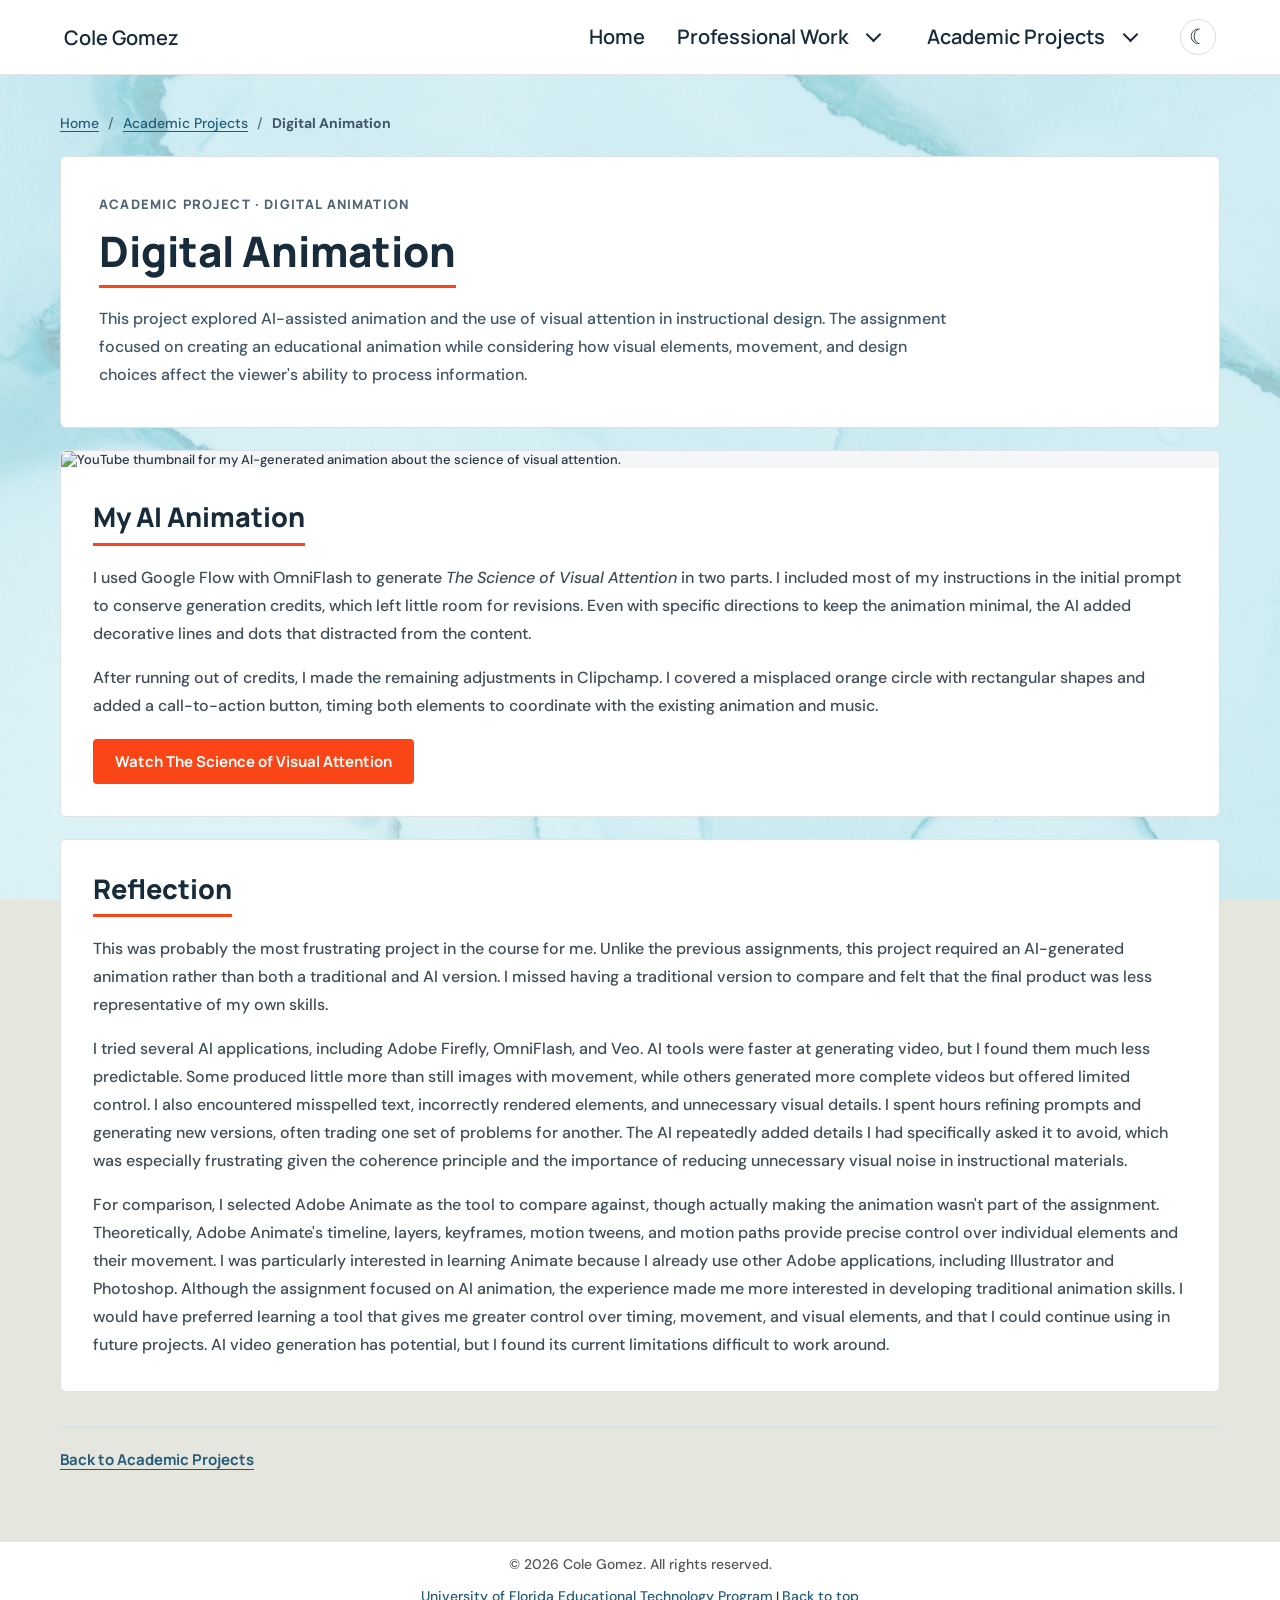
==== projects/digital-animation.html @ 59d448f0 "Add files via upload" ====
<!DOCTYPE html>
<html lang="en">
<head>
    <meta charset="utf-8" />
    <meta name="viewport" content="width=device-width, initial-scale=1.0" />
    <meta name="description" content="A digital animation project exploring the science of visual attention through AI-generated animation and manual editing." />
    <title>Digital Animation | Cole Gomez</title>
    <link href="https://fonts.googleapis.com/css2?family=DM+Sans:wght@400;500;600;700&amp;family=Manrope:wght@400;500;600;700;800&amp;display=swap" rel="stylesheet" type="text/css" />
    <link href="../style.css" rel="stylesheet" type="text/css" media="screen" />
</head>

<body>
    <a href="#main-content" class="skip-link">Skip to main content</a>

    <div id="wrapper">
        <nav id="menu-wrapper" aria-label="Main navigation">
            <div id="menu" class="container">
                <div id="site-brand">
                    <a href="../index.html">Cole Gomez</a>
                </div>

                <div id="nav-controls">
                    <ul id="primary-navigation">
                        <li><a class="nav-link" href="../index.html">Home</a></li>

                        <li class="nav-item has-dropdown">
                            <div class="nav-link-group">
                                <a class="nav-link" href="../professional-work.html">Professional Work</a>
                                <button class="dropdown-toggle" type="button"
                                    aria-label="Show Professional Work project links"
                                    data-menu-label="Professional Work project links"
                                    aria-expanded="false" aria-controls="professional-work-menu">
                                    <span class="dropdown-chevron" aria-hidden="true"></span>
                                </button>
                            </div>
                            <ul class="dropdown-menu" id="professional-work-menu" hidden="hidden">
                                <li><a href="qpsi-website.html">QPSi Website</a></li>
                                <li><a href="qpsi-knowledgebase.html">QPSi Knowledgebase</a></li>
                                <li><a href="uf-office-of-real-estate.html">UF Office of Real Estate</a></li>
                                <li><a href="conneqtor-qms.html">ConneQtor QMS</a></li>
                            </ul>
                        </li>

                        <li class="nav-item has-dropdown">
                            <div class="nav-link-group">
                                <a class="nav-link" href="../academic-projects.html">Academic Projects</a>
                                <button class="dropdown-toggle" type="button"
                                    aria-label="Show Academic Projects project links"
                                    data-menu-label="Academic Projects project links"
                                    aria-expanded="false" aria-controls="academic-projects-menu">
                                    <span class="dropdown-chevron" aria-hidden="true"></span>
                                </button>
                            </div>
                            <ul class="dropdown-menu" id="academic-projects-menu" hidden="hidden">
                                <li><a href="crafting-visuals.html">Crafting Visuals</a></li>
                                <li><a href="website-accessibility-quiz.html">Website Accessibility Quiz</a></li>
                                <li><a href="pour-drag-and-drop.html">POUR Drag-and-Drop Activity</a></li>
                                <li><a href="e-portfolio-template.html">E-Portfolio Template</a></li>
                                <li><a href="educational-video.html">Educational Video</a></li>
                                <li><a href="digital-animation.html" aria-current="page">Digital Animation</a></li>
                                <li><a href="screencast.html">Screencast</a></li></ul>
                        </li>
                    </ul>

                    <button id="theme-toggle" type="button" aria-label="Switch to dark mode" aria-pressed="false">
                        <span aria-hidden="true">☾</span>
                    </button>
                </div>
            </div>
        </nav>

        <main id="main-content" class="project-page block-template-page digital-animation-page" tabindex="-1">
            <nav class="project-breadcrumbs" aria-label="Breadcrumb">
                <a href="../index.html">Home</a>
                <span aria-hidden="true">/</span>
                <a href="../academic-projects.html">Academic Projects</a>
                <span aria-hidden="true">/</span>
                <span aria-current="page">Digital Animation</span>
            </nav>

            <header class="block-template-intro">
                <p class="project-category">Academic Project · Digital Animation</p>
                <h1>Digital Animation</h1>
                <p>This project explored AI-assisted animation and the use of visual attention in instructional design. The assignment focused on creating an educational animation while considering how visual elements, movement, and design choices affect the viewer's ability to process information.</p>            
            </header>

            <div class="block-template-sections digital-animation-sections">
                <section class="content-block image-block" aria-labelledby="animation-video-title">
                    <figure class="image-block-media">
                        <img src="../images/ai-animation-thumbnail.png"
                             alt="YouTube thumbnail for my AI-generated animation about the science of visual attention."
                             loading="lazy" />
                        <!-- <figcaption>AI-generated animation · Created with Google Flow and OmniFlash, with final edits in Clipchamp</figcaption> -->
                    </figure>
                    <div class="image-block-copy">
                        <h2 class="has-title-underline">My AI Animation</h2>
                        <p>I used Google Flow with OmniFlash to generate <em>The Science of Visual Attention</em> in two parts. I included most of my instructions in the initial prompt to conserve generation credits, which left little room for revisions. Even with specific directions to keep the animation minimal, the AI added decorative lines and dots that distracted from the content.</p>
                        <p>After running out of credits, I made the remaining adjustments in Clipchamp. I covered a misplaced orange circle with rectangular shapes and added a call-to-action button, timing both elements to coordinate with the existing animation and music.</p>
                        <a class="content-button" href="https://youtu.be/x7XEpPc7ybM" target="_blank" rel="noopener noreferrer">Watch The Science of Visual Attention</a>
                   </div>
                </section>

                <section class="content-block basic-block" aria-labelledby="platform-comparison-title">
                    <h2 class="has-title-underline">Reflection</h2>
                        <p>This was probably the most frustrating project in the course for me. Unlike the previous assignments, this project required an AI-generated animation rather than both a traditional and AI version. I missed having a traditional version to compare and felt that the final product was less representative of my own skills.</p>
                        <p>I tried several AI applications, including Adobe Firefly, OmniFlash, and Veo. AI tools were faster at generating video, but I found them much less predictable. Some produced little more than still images with movement, while others generated more complete videos but offered limited control. I also encountered misspelled text, incorrectly rendered elements, and unnecessary visual details. I spent hours refining prompts and generating new versions, often trading one set of problems for another. The AI repeatedly added details I had specifically asked it to avoid, which was especially frustrating given the coherence principle and the importance of reducing unnecessary visual noise in instructional materials.</p>
                        <p>For comparison, I selected Adobe Animate as the tool to compare against, though actually making the animation wasn't part of the assignment. Theoretically, Adobe Animate's timeline, layers, keyframes, motion tweens, and motion paths provide precise control over individual elements and their movement. I was particularly interested in learning Animate because I already use other Adobe applications, including Illustrator and Photoshop. Although the assignment focused on AI animation, the experience made me more interested in developing traditional animation skills. I would have preferred learning a tool that gives me greater control over timing, movement, and visual elements, and that I could continue using in future projects. AI video generation has potential, but I found its current limitations difficult to work around.</p>
                </section>
            </div>

            <nav class="project-navigation" aria-label="Project navigation">
                <a href="../academic-projects.html">Back to Academic Projects</a>
            </nav>
        </main>
       
    </div>

    <footer id="footer">
        <p>&copy; 2026 Cole Gomez. All rights reserved.</p>
        <a href="https://education.ufl.edu/educational-technology/" target="_blank" rel="noopener noreferrer">University of Florida Educational Technology Program</a>
        <span aria-hidden="true"> | </span>
        <a href="#main-content">Back to top</a>
    </footer>

    <script src="../script.js"></script>
</body>
</html>
---- style.css ----
/* ==================================================
   Base Styles
   ================================================== */

body {
    margin: 0;
    padding: 0;
    background: #E5E6DD;
    font-family: 'DM Sans', sans-serif;
    font-size: 13px;
    color: #263746;
    font-weight: 500;
}

h1,
h2,
h3 {
    margin: 0;
    padding: 0;
    font-family: 'Manrope', sans-serif;
    text-transform: uppercase;
    font-weight: 500;
    color: #172B3A;
}

h1 {
    font-size: 2em;
}

h2 {
    font-size: 2.8em;
}

h3 {
    font-size: 1.6em;
}

p,
ul,
ol {
    margin-top: 0;
    line-height: 180%;
}

a {
    color: #5BA689;
    text-decoration: none;
}

#wrapper {
    overflow: hidden;
    background-image:
        linear-gradient(
            rgba(255, 255, 255, 0.60),
            rgba(255, 255, 255, 0.60)
        ),
        url("images/watercolor.jpeg");
    background-size: cover;
    background-position: center top;
    background-repeat: no-repeat;
    background-attachment: fixed;
}

.container {
    width: 1200px;
    margin: 0 auto;
}


/* ==================================================
   Skip Navigation
   ================================================== */

.skip-link {
    position: absolute;
    top: -100px;
    left: 10px;
    padding: 12px 18px;
    background: #172B3A;
    color: #FFFFFF;
    z-index: 1000;
}

.skip-link:focus {
    top: 10px;
    outline: 3px solid #FA4616;
}


/* ==================================================
   Navigation
   ================================================== */

#menu-wrapper {
    position: relative;
    z-index: 20;
    width: 100%;
    background: #FFFFFF;
    border-bottom: 1px solid #E5E5E5;
    padding: 15px 0;
}

#menu {
    display: flex;
    align-items: center;
    justify-content: space-between;
    gap: 15px;
    width: 90%;
    max-width: 1200px;
    margin: 0 auto;
}

#site-brand {
    flex-shrink: 0;
}

#nav-controls {
    display: flex;
    align-items: center;
    gap: 28px;
}

#primary-navigation {
    display: flex;
    align-items: center;
    gap: clamp(18px, 2.5vw, 38px);
    list-style: none;
    margin: 0;
    padding: 0;
}

#primary-navigation > li {
    display: block;
    position: relative;
}

#menu a {
    font-family: 'Manrope', sans-serif;
    text-decoration: none;
    font-size: 20px;
    color: #172B3A;
    font-weight: 600;
}

#menu .nav-link {
    display: inline-flex;
    align-items: center;
    min-height: 44px;
    white-space: nowrap;
}

#menu .nav-link:hover {
    color: #172B3A;
    text-decoration: none;
}

body.dark-mode #menu .nav-link:hover {
    color: #FA4616;
}

.nav-link-group {
    display: flex;
    align-items: center;
    gap: 3px;
}

#menu .dropdown-toggle {
    display: inline-flex;
    flex: 0 0 44px;
    align-items: center;
    justify-content: center;
    width: 44px;
    height: 44px;
    padding: 0;
    color: #172B3A;
    background: transparent;
    border: 0;
    border-radius: 4px;
    cursor: pointer;
}

#menu .dropdown-toggle:hover {
    background: #EAF0F3;
}

.dropdown-chevron {
    display: block;
    width: 9px;
    height: 9px;
    margin-top: -5px;
    border-right: 2px solid currentColor;
    border-bottom: 2px solid currentColor;
    transform: rotate(45deg);
    transition: transform 0.2s ease, margin 0.2s ease;
}

#menu .dropdown-toggle[aria-expanded="true"] .dropdown-chevron {
    margin-top: 5px;
    transform: rotate(225deg);
}

#menu .dropdown-menu {
    position: absolute;
    top: calc(100% + 8px);
    left: 0;
    z-index: 30;
    display: flex;
    flex-direction: column;
    gap: 0;
    min-width: 270px;
    margin: 0;
    padding: 8px 0;
    list-style: none;
    background: #FFFFFF;
    border: 1px solid #D5DDE2;
    border-radius: 6px;
    box-shadow: 0 8px 20px rgba(23, 43, 58, 0.16);
}

#menu .dropdown-menu[hidden] {
    display: none;
}

#menu .dropdown-menu li {
    display: block;
    width: 100%;
}

#menu .dropdown-menu a {
    display: block;
    padding: 10px 16px;
    font-size: 16px;
    font-weight: 500;
    line-height: 1.4;
    white-space: normal;
    color: #172B3A;
}

#menu .dropdown-menu a:hover {
    color: #172B3A;
    background: #EAF0F3;
    text-decoration: none;
}

#menu a:focus-visible,
#menu .dropdown-toggle:focus-visible,
#theme-toggle:focus-visible {
    outline: 3px solid #FA4616;
    outline-offset: 3px;
}

/* Responsive Navigation */

@media screen and (max-width: 900px) {
    #menu {
        flex-wrap: wrap;
        justify-content: center;
    }

    #nav-controls {
        flex-wrap: wrap;
        justify-content: center;
    }
}

@media screen and (max-width: 720px) {
    #menu {
        flex-direction: column;
        gap: 15px;
    }

    #nav-controls {
        flex-direction: column;
        width: 100%;
        gap: 10px;
    }

    #primary-navigation {
        flex-direction: column;
        align-items: stretch;
        width: 100%;
        gap: 4px;
    }

    #primary-navigation > li {
        width: min(100%, 420px);
        margin: 0 auto;
    }

    #menu .nav-link,
    .nav-link-group {
        width: 100%;
    }

    #menu .nav-link {
        flex: 1;
        justify-content: center;
    }

    #menu .dropdown-menu {
        position: static;
        width: 100%;
        min-width: 0;
        max-width: 420px;
        margin: 4px auto 8px;
        box-shadow: none;
    }
}

@media (prefers-reduced-motion: reduce) {
    .dropdown-chevron {
        transition: none;
    }
}


/* ==================================================
   Profile Introduction
   ================================================== */

#profile {
    display: flex;
    align-items: flex-start;
    gap: 60px;
    width: 90%;
    max-width: 1100px;
    margin: 60px auto;
}

#profile-sidebar {
    flex: 0 0 220px;
    text-align: center;
}

#profile-photo img {
    display: block;
    width: 180px;
    height: 180px;
    margin: 0 auto 20px auto;
    border-radius: 50%;
    object-fit: cover;
}

#profile-info h1 {
    margin-bottom: 10px;
    font-size: 28px;
    color: #172B3A;
}

#profile-info h2 {
    font-family: 'Manrope', sans-serif;
    font-size: 15px;
    font-weight: 600;
    line-height: 1.8;
    color: #426477;
    text-align: center;
    margin-top: 8px;
}

#about {
    flex: 1;
    margin-top: 10px;
}

#about h2 {
    margin-bottom: 15px;
    font-size: 26px;
    color: #172B3A;
}

#about p {
    font-size: 16px;
    line-height: 1.8;
    color: #444444;
}

#about .button {
    display: inline-block;
    margin-top: 15px;
    padding: 12px 22px;
    background: #FA4616;
    color: #FFFFFF;
    text-decoration: none;
    border-radius: 4px;
    font-weight: 700;
}

#about .button:hover {
    background: #D93A10;
}

#about .button:focus-visible {
    outline: 3px solid #172B3A;
    outline-offset: 3px;
}

/* Responsive Profile */

@media screen and (max-width: 650px) {
    #profile {
        flex-direction: column;
        align-items: center;
        gap: 35px;
    }

    #profile-sidebar {
        flex-basis: auto;
        width: 100%;
    }

    #about {
        width: 100%;
    }
}


/* ==================================================
   Education and Interests
   ================================================== */

#details {
    display: flex;
    gap: 60px;
    width: 90%;
    max-width: 1100px;
    margin: 60px auto;
}

.detail-column {
    flex: 1;
    min-width: 0;
}

.detail-column h2 {
    font-size: 24px;
    color: #172B3A;
    margin-top: 0;
    margin-bottom: 20px;
    padding-bottom: 10px;
    border-bottom: 2px solid #FA4616;
}

.detail-item {
    margin-bottom: 25px;
}

.detail-item h3,
.interest-subcolumn h3 {
    font-size: 18px;
    margin-top: 0;
    margin-bottom: 8px;
    color: #172B3A;
}

.detail-item p,
.detail-column li {
    font-size: 15px;
    line-height: 1.7;
    color: #172B3A;
}

.detail-item p {
    margin-top: 0;
    margin-bottom: 4px;
}

.detail-column ul {
    padding-left: 20px;
    margin-top: 0;
}

.interest-columns {
    display: flex;
    gap: 25px;
    align-items: flex-start;
}

.interest-subcolumn {
    flex: 1;
    min-width: 0;
}

.interest-subcolumn ul {
    padding-left: 18px;
    margin-top: 0;
}

.interest-subcolumn li {
    margin-bottom: 5px;
}

/* Responsive Education and Interests */

@media screen and (max-width: 600px) {
    #details {
        flex-direction: column;
        gap: 35px;
    }

    .interest-columns {
        gap: 20px;
    }
}


/* ==================================================
   Projects
   ================================================== */

#projects {
    width: 90%;
    max-width: 1100px;
    margin: 80px auto;
}

#projects > h2 {
    font-size: 28px;
    color: #172B3A;
    margin-bottom: 30px;
    padding-bottom: 10px;
    border-bottom: 2px solid #FA4616;
}

#project-grid {
    display: grid;
    grid-template-columns: repeat(3, 1fr);
    gap: 30px;
}

.project-card {
    overflow: hidden;
    background: #FFFFFF;
    border: 1px solid #E5E5E5;
    border-radius: 6px;
    padding-bottom: 20px;
    min-height: 180px;
    box-sizing: border-box;
}

.project-card img {
    display: block;
    width: 100%;
    height: 190px;
    object-fit: cover;
}

.project-card h3,
.project-card p,
.project-card > a:last-child {
    margin-left: 18px;
    margin-right: 18px;
}

.project-card h3 {
    margin-top: 18px;
    margin-bottom: 8px;
    font-size: 19px;
    color: #172B3A;
}

.project-card p {
    font-size: 14px;
    line-height: 1.6;
    color: #555555;
}

.project-card > a:last-child {
    display: inline-block;
    margin-top: 8px;
    color: #D93A10;
    font-weight: 700;
    text-decoration: none;
}

.project-card a:hover {
    text-decoration: underline;
}

.project-card a:focus-visible {
    outline: 3px solid #FA4616;
    outline-offset: 3px;
}

/* Responsive Project Grid */

@media screen and (max-width: 850px) {
    #project-grid {
        grid-template-columns: repeat(2, 1fr);
    }
}

@media screen and (max-width: 550px) {
    #project-grid {
        grid-template-columns: 1fr;
    }
}


/* ==================================================
   Contact
   ================================================== */

#contact {
    width: 90%;
    max-width: 1100px;
    margin: 80px auto;
    padding: 30px;
    background: #FFFFFF;
    border-radius: 6px;
    text-align: center;
    box-sizing: border-box;
}

#contact h2 {
    font-size: 28px;
    color: #172B3A;
    margin-bottom: 15px;
}

#contact p {
    font-size: 16px;
    line-height: 1.7;
    color: #555555;
    margin-bottom: 25px;
}

#contact .button {
    display: inline-block;
    padding: 12px 24px;
    background: #FA4616;
    color: #FFFFFF;
    text-decoration: none;
    border-radius: 4px;
    font-weight: 700;
}

#contact .button:hover {
    background: #D93A10;
}

#contact .button:focus-visible {
    outline: 3px solid #172B3A;
    outline-offset: 3px;
}

/* Responsive Contact */

@media screen and (max-width: 600px) {
    #contact {
        padding: 20px;
    }
}


/* ==================================================
   Footer
   ================================================== */

#footer {
    width: 100%;
    padding: 10px 20px;
    background: #FFFFFF;
    color: #172B3A;
    text-align: center;
    box-sizing: border-box;
}

#footer p {
    margin: 0 0 10px 0;
    font-size: 14px;
    color: #555555;
}

#footer a {
    color: #245B78;
    font-size: 14px;
    text-decoration: none;
}

#footer a:hover {
    color: #FA4616;
    text-decoration: underline;
}

#footer a:focus-visible {
    outline: 3px solid #FA4616;
    outline-offset: 4px;
}


/* ==================================================
   Dark Mode Toggle
   ================================================== */

#theme-toggle {
    flex-shrink: 0;
    width: 36px;
    height: 36px;
    padding: 0;
    display: flex;
    align-items: center;
    justify-content: center;
    font-size: 21px;
    color: #172B3A;
    background: #FFFFFF;
    border: 1px solid #D5DDE2;
    border-radius: 50%;
    cursor: pointer;
    transition: background 0.2s ease, color 0.2s ease;
}

#theme-toggle:hover {
    background: #EAF0F3;
}

#theme-toggle:focus-visible {
    outline: 3px solid #FA4616;
    outline-offset: 3px;
}


/* ==================================================
   Dark Mode
   ================================================== */

body.dark-mode {
    background: #101820;
    color: #E8EEF2;
}

body.dark-mode #wrapper {
    background: none;
}

body.dark-mode h1,
body.dark-mode h2,
body.dark-mode h3 {
    color: #E8EEF2;
}

body.dark-mode #profile-info h1,
body.dark-mode #about h2,
body.dark-mode #projects > h2,
body.dark-mode #contact h2 {
    color: #E8EEF2;
}

body.dark-mode #menu-wrapper {
    background: #243746;
    border-bottom-color: #405565;
}

body.dark-mode #menu a {
    color: #E8EEF2;
}

body.dark-mode #menu a:hover {
    color: #FA4616;
}

body.dark-mode #menu .dropdown-toggle {
    color: #E8EEF2;
}

body.dark-mode #menu .dropdown-toggle:hover {
    background: #405565;
}

body.dark-mode #menu .dropdown-menu {
    background: #172B3A;
    border-color: #405565;
}

body.dark-mode #menu .dropdown-menu a {
    color: #E8EEF2;
}

body.dark-mode #menu .dropdown-menu a:hover {
    color: #FFFFFF;
    background: #405565;
}

body.dark-mode #profile-info h2 {
    color: #B9D6E5;
}

body.dark-mode #about p {
    color: #D0DCE3;
}

body.dark-mode .detail-item p,
body.dark-mode .detail-column li {
    color: #D0DCE3;
}

body.dark-mode .project-card {
    background: #243746;
    border-color: #405565;
}

body.dark-mode .project-card p {
    color: #D0DCE3;
}

body.dark-mode .project-card > a:last-child {
    color: #FF805E;
}

body.dark-mode #contact {
    background: #243746;
}

body.dark-mode #contact p {
    color: #D0DCE3;
}

body.dark-mode #footer {
    background: #172B3A;
    color: #E8EEF2;
}

body.dark-mode #footer p,
body.dark-mode #footer a {
    color: #B9D6E5;
}

body.dark-mode #theme-toggle {
    color: #FFFFFF;
    background: #243746;
    border-color: #607789;
}

body.dark-mode #theme-toggle:hover {
    background: #405565;
}


/* ==================================================
   Project Detail Pages
   ================================================== */

.project-page {
    width: 90%;
    max-width: 1100px;
    margin: 50px auto 70px;
    box-sizing: border-box;
}

/* Breadcrumbs */

.project-breadcrumbs {
    margin-bottom: 35px;
    font-size: 14px;
}

.project-breadcrumbs ol {
    display: flex;
    flex-wrap: wrap;
    gap: 8px;
    margin: 0;
    padding: 0;
    list-style: none;
}

.project-breadcrumbs li:not(:last-child)::after {
    content: "/";
    margin-left: 8px;
    color: #777777;
}

.project-breadcrumbs a {
    color: #245B78;
    text-decoration: none;
}

.project-breadcrumbs a:hover {
    color: #FA4616;
    text-decoration: underline;
}

.project-breadcrumbs a:focus-visible {
    outline: 3px solid #FA4616;
    outline-offset: 3px;
}

/* Project Header */

.project-header {
    margin-bottom: 45px;
}

.project-category {
    margin-bottom: 12px;
    color: #fa4616;
    font-size: 14px;
    font-weight: 700;
    text-transform: uppercase;
    letter-spacing: 1px;
}

.project-header h1 {
    margin-bottom: 20px;
    font-size: clamp(30px, 4vw, 42px);
    line-height: 1.25;
}

.project-summary {
    max-width: 900px;
    margin-bottom: 30px;
    font-size: 18px;
    line-height: 1.8;
    color: #444444;
}

/* Project Metadata */

.project-meta {
    display: flex;
    flex-wrap: wrap;
    gap: 35px;
    padding: 22px 25px;
    background: rgba(0, 0, 0, 0.025);
    border-left: 4px solid #FA4616;
    border-radius: 4px;
}

.project-meta > div {
    flex: 1;
    min-width: 150px;
}

.project-meta h2 {
    margin-bottom: 6px;
    font-size: 14px;
    color: #426477;
}

.project-meta p {
    margin: 0;
    font-size: 15px;
    color: #263746;
}

/* Project Sections */

.project-content {
    max-width: 950px;
}

.project-section {
    margin-bottom: 45px;
}

.project-section h2 {
    margin-bottom: 15px;
    padding-bottom: 10px;
    font-size: 24px;
    border-bottom: 2px solid #FA4616;
}

.project-section p {
    font-size: 16px;
    line-height: 1.8;
    color: #444444;
}

/* Project Images and Media */

.project-media {
    margin: 25px 0;
}

.project-media img {
    display: block;
    max-width: 100%;
    height: auto;
    margin: 0 auto;
    border-radius: 5px;
}

.project-media figcaption {
    margin-top: 10px;
    font-size: 14px;
    color: #555555;
    text-align: center;
}

.project-embed {
    position: relative;
    width: 100%;
    aspect-ratio: 16 / 9;
    margin: 25px 0;
}

.project-embed iframe {
    width: 100%;
    height: 100%;
    border: 0;
    border-radius: 5px;
}

/* Project Links */

.project-links {
    display: flex;
    flex-wrap: wrap;
    gap: 15px;
    margin-top: 20px;
}

.project-button {
    display: inline-block;
    padding: 12px 22px;
    background: #FA4616;
    color: #FFFFFF;
    border-radius: 4px;
    font-weight: 700;
    text-decoration: none;
}

.project-button:hover {
    background: #D93A10;
    color: #FFFFFF;
}

.project-button:focus-visible {
    outline: 3px solid #172B3A;
    outline-offset: 3px;
}

/* Project Navigation */

.project-navigation {
    margin-top: 55px;
    padding-top: 20px;
    border-top: 1px solid #BFC9CE;
}

.project-navigation a {
    color: #245B78;
    font-size: 16px;
    font-weight: 700;
    text-decoration: none;
}

.project-navigation a:hover {
    color: #FA4616;
    text-decoration: underline;
}

.project-navigation a:focus-visible {
    outline: 3px solid #FA4616;
    outline-offset: 4px;
}

/* Project Pages: Dark Mode */

body.dark-mode .project-summary,
body.dark-mode .project-section p {
    color: #D0DCE3;
}

body.dark-mode .project-meta {
    background: #243746;
    border-color: #FA4616;
}

body.dark-mode .project-meta h2 {
    color: #B9D6E5;
}

body.dark-mode .project-meta p {
    color: #E8EEF2;
}

body.dark-mode .project-breadcrumbs a,
body.dark-mode .project-navigation a {
    color: #B9D6E5;
}

body.dark-mode .project-breadcrumbs a:hover,
body.dark-mode .project-navigation a:hover {
    color: #FA4616;
}

body.dark-mode .project-navigation {
    border-color: #405565;
}

body.dark-mode .project-category {
    color: #8CCDB3;
}

/* Responsive Project Pages */

@media screen and (max-width: 650px) {
    .project-page {
        margin-top: 35px;
    }

    .project-meta {
        flex-direction: column;
        gap: 18px;
    }

    .project-section {
        margin-bottom: 35px;
    }

    .project-summary {
        font-size: 16px;
    }
}

/* ==================================================
   Individual Project Pages
   ================================================== */

.project-page {
    width: 90%;
    max-width: 1040px;
    margin: 48px auto 80px;
    padding: 34px clamp(22px, 5vw, 64px) 48px;
    box-sizing: border-box;
    background: rgba(255, 255, 255, 0.94);
    border: 1px solid rgba(213, 221, 226, 0.9);
    border-radius: 8px;
    box-shadow: 0 12px 32px rgba(23, 43, 58, 0.08);
}

.project-breadcrumbs {
    display: flex;
    flex-wrap: wrap;
    align-items: center;
    gap: 9px;
    margin: 0 0 26px;
    color: #5A6B75;
    font-size: 14px;
    line-height: 1.5;
}

.project-breadcrumbs a {
    color: #245B78;
    text-decoration: underline;
    text-underline-offset: 3px;
}

.project-breadcrumbs a:hover {
    color: #D93A10;
}

.project-breadcrumbs [aria-current="page"] {
    color: #405565;
    font-weight: 700;
}

.project-header {
    padding: 8px 0 30px;
    border-bottom: 1px solid #D8E0E4;
}

.project-category {
    margin: 0 0 12px;
    color: #fa4616;
    font-family: 'Manrope', sans-serif;
    font-size: 13px;
    font-weight: 800;
    letter-spacing: 0.09em;
    line-height: 1.5;
    text-transform: uppercase;
}

.project-header h1 {
    max-width: 850px;
    margin: 0 0 16px;
    color: #172B3A;
    font-size: clamp(32px, 4.3vw, 48px);
    font-weight: 800;
    line-height: 1.12;
    text-transform: none;
}

.project-summary {
    max-width: 850px;
    margin: 0 0 22px;
    color: #405565;
    font-size: 18px;
    line-height: 1.75;
}

.project-meta {
    display: flex;
    flex-wrap: wrap;
    gap: 9px 22px;
    margin-top: 18px;
    color: #405565;
    font-size: 14px;
    line-height: 1.6;
}

.project-meta strong {
    color: #172B3A;
    font-weight: 700;
}

.project-content {
    max-width: 880px;
    margin: 0 auto;
}

.project-section {
    padding: 34px 0;
    border-bottom: 1px solid #D8E0E4;
}

.project-section:last-child {
    border-bottom: 0;
}

.project-section h2 {
    margin: 0 0 18px;
    padding: 0;
    border: 0;
    color: #172B3A;
    font-size: clamp(22px, 2.6vw, 28px);
    font-weight: 800;
    line-height: 1.25;
    text-transform: none;
}

/* Optional title underline */
.project-section.has-title-underline > h2 {
    display: inline-block;
    padding: 0 0 9px;
    border-bottom: 1px solid #C8D4D9;
}

/* Occasional title underline */
h1.has-title-underline {
    display: table;
}

h1.has-title-underline::after {
    content: "";
    display: block;
    width: 100%;
    height: 2px;
    background-color: #FA4616;
    margin-top: 10px;
}

h2.has-title-underline {
    display: table;
}

h2.has-title-underline::after {
    content: "";
    display: block;
    width: 100%;
    height: 2px;
    background-color: #FA4616;
    margin-top: 10px;
}

h3.has-title-underline {
    display: table;
}

h3.has-title-underline::after {
    content: "";
    display: block;
    width: 100%;
    height: 2px;
    background-color: #FA4616;
    margin-top: 5px;
    margin-bottom: 5px;
}

.project-section h3 {
    margin: 24px 0 10px;
    color: #24465A;
    font-size: 19px;
    font-weight: 700;
    line-height: 1.35;
    text-transform: none;
}

.project-section p {
    margin: 0 0 16px;
    color: #3F4D56;
    font-size: 16px;
    line-height: 1.8;
}

.project-section p:last-child {
    margin-bottom: 0;
}

/* .project-media {
    margin: 26px 0 20px;
    padding: 14px;
    background: #F0F5F4;
    border: 1px solid #D5E1DE;
    border-radius: 7px;
} */

.project-media a {
    display: block;
}

.project-media img {
    display: block;
    width: auto;
    height: auto;
    max-height: 620px;
    margin: 0 auto;
    object-fit: contain;
    background: #FFFFFF;
    border: 1px solid #D5DDE2;
    border-radius: 4px;
}


/* ==================================================
   Flipflops: Alternating Image + Text Layout
   ================================================== */

.flipflops-group {
    display: flex;
    flex-direction: column;
    gap: 0;
}

.flipflops {
    display: grid;
    grid-template-columns: minmax(0, 1fr) minmax(0, 1fr);
    grid-template-areas:
        "heading heading"
        "media copy";
    align-items: center;
    gap: 18px clamp(24px, 4vw, 42px);
    padding: 32px 0;
    border-bottom: 1px solid #D8E0E4;
}

.flipflops:last-child {
    border-bottom: 0;
}

.flipflops > h2 {
    grid-area: heading;
    margin: 0 0 2px;
    padding: 0;
    border: 0;
    color: #172B3A;
    font-family: 'Manrope', sans-serif;
    font-size: clamp(21px, 2.5vw, 27px);
    font-weight: 800;
    line-height: 1.25;
    text-transform: none;
}

.flipflops-media {
    grid-area: media;
    min-width: 0;
    margin: 0;
    padding: 12px;
    background: #F0F5F4;
    border: 1px solid #D5E1DE;
    border-radius: 7px;
}

.flipflops-media img {
    display: block;
    width: 100%;
    height: auto;
    max-height: 520px;
    margin: 0 auto;
    object-fit: contain;
    background: #FFFFFF;
    border: 1px solid #D5DDE2;
    border-radius: 4px;
}

.flipflops-media figcaption {
    padding: 11px 4px 1px;
    color: #52636D;
    font-size: 13px;
    line-height: 1.55;
}

.flipflops-copy {
    grid-area: copy;
    min-width: 0;
}

.flipflops-copy p {
    margin: 0 0 16px;
    color: #3F4D56;
    font-size: 16px;
    line-height: 1.8;
}

.flipflops-copy p:last-child {
    margin-bottom: 0;
}

/* Every second row flips automatically: image right, text left. */
.flipflops-group > .flipflops:nth-child(even) {
    grid-template-areas:
        "heading heading"
        "copy media";
}

/* ==================================================
   End Flipflops
   ================================================== */

.project-screenshot-placeholder {
    display: flex;
    min-height: 240px;
    padding: 24px;
    flex-direction: column;
    align-items: center;
    justify-content: center;
    gap: 9px;
    box-sizing: border-box;
    background: #E8F0EE;
    border: 2px dashed #8BA79E;
    border-radius: 4px;
    color: #284B43;
    text-align: center;
}

.project-screenshot-placeholder span {
    font-family: 'Manrope', sans-serif;
    font-size: 19px;
    font-weight: 800;
}

.project-screenshot-placeholder code {
    padding: 5px 8px;
    background: #FFFFFF;
    border-radius: 3px;
    color: #304B5A;
    font-size: 13px;
    overflow-wrap: anywhere;
}

.project-screenshot-placeholder small {
    font-size: 13px;
    line-height: 1.5;
}

.project-media figcaption {
    padding: 12px 4px 2px;
    color: #52636D;
    font-size: 14px;
    line-height: 1.6;
}

.project-links {
    display: flex;
    flex-wrap: wrap;
    gap: 12px;
    margin: 18px 0 8px;
}

.project-button {
    display: inline-block;
    padding: 12px 20px;
    border: 2px solid #FA4616;
    border-radius: 4px;
    background: #FA4616;
    color: #FFFFFF;
    font-family: 'Manrope', sans-serif;
    font-size: 15px;
    font-weight: 700;
    line-height: 1.4;
    text-align: center;
    text-decoration: none;
    transition: background 0.2s ease, border-color 0.2s ease;
}

.project-button:hover {
    border-color: #D93A10;
    background: #D93A10;
    color: #FFFFFF;
    text-decoration: none;
}

.project-credit {
    color: #5A6B75 !important;
    font-size: 13px !important;
}

.project-credit a {
    color: #245B78;
    text-decoration: underline;
    text-underline-offset: 3px;
}

.project-navigation {
    display: flex;
    justify-content: flex-start;
    margin-top: 34px;
    padding-top: 22px;
    border-top: 1px solid #D8E0E4;
}

.project-navigation a {
    color: #245B78;
    font-family: 'Manrope', sans-serif;
    font-size: 15px;
    font-weight: 700;
    text-decoration: underline;
    text-underline-offset: 4px;
}

.project-navigation a:hover {
    color: #D93A10;
}

.project-page a:focus-visible {
    outline: 3px solid #FA4616;
    outline-offset: 4px;
    border-radius: 2px;
}

/* Dark Mode: Individual Project Pages */

body.dark-mode .project-page {
    background: #1B2B40;
    border-color: #405565;
    box-shadow: 0 12px 32px rgba(0, 0, 0, 0.18);
}

body.dark-mode .project-breadcrumbs,
body.dark-mode .project-breadcrumbs [aria-current="page"] {
    color: #C0D0D9;
}

body.dark-mode .project-breadcrumbs a,
body.dark-mode .project-credit a,
body.dark-mode .project-navigation a {
    color: #B9D6E5;
}

body.dark-mode .project-category {
    color: #8CCAB4;
}

body.dark-mode .project-header h1,
body.dark-mode .project-section h2,
body.dark-mode .project-meta strong {
    color: #E8EEF2;
}

body.dark-mode .project-summary,
body.dark-mode .project-meta,
body.dark-mode .project-section p,
body.dark-mode .project-credit,
body.dark-mode .project-media figcaption {
    color: #D0DCE3 !important;
}

body.dark-mode .project-section h3,
body.dark-mode .flipflops > h2 {
    color: #B9D6E5;
}

body.dark-mode .project-section.has-title-underline > h2 {
    border-bottom-color: #607789;
}

body.dark-mode .flipflops {
    border-bottom-color: #405565;
}

body.dark-mode .flipflops-media {
    background: #243746;
    border-color: #405565;
}

body.dark-mode .flipflops-media img {
    border-color: #607789;
}

body.dark-mode .flipflops-media figcaption,
body.dark-mode .flipflops-copy p {
    color: #D0DCE3;
}

body.dark-mode .project-section,
body.dark-mode .project-navigation {
    border-color: #405565;
}

body.dark-mode .project-media {
    background: #243746;
    border-color: #405565;
}

body.dark-mode .project-media img {
    border-color: #607789;
}

body.dark-mode .project-screenshot-placeholder {
    background: #243746;
    border-color: #607789;
    color: #E8EEF2;
}

body.dark-mode .project-screenshot-placeholder code {
    background: #172B3A;
    color: #E8EEF2;
}

/* Responsive Individual Project Pages */

@media screen and (max-width: 650px) {
    .project-page {
        width: calc(100% - 30px);
        margin: 28px auto 54px;
        padding: 24px 20px 32px;
    }

    .project-summary {
        font-size: 16px;
    }

    .project-section {
        padding: 27px 0;
    }

    .flipflops {
        grid-template-columns: minmax(0, 1fr);
        grid-template-areas:
            "heading"
            "media"
            "copy";
        gap: 16px;
        padding: 26px 0;
    }

    .flipflops-group > .flipflops:nth-child(even) {
        grid-template-areas:
            "heading"
            "media"
            "copy";
    }

    .flipflops-media {
        padding: 8px;
    }

    .project-media {
        padding: 8px;
    }

    .project-button {
        width: 100%;
        box-sizing: border-box;
    }
}

@media (prefers-reduced-motion: reduce) {
    .project-button {
        transition: none;
    }
}

/* Academic Projects Introduction */
#academic-intro {
    margin-top: 40px;
    margin-bottom: 30px;
}

.academic-intro-content {
    background: #FFFFFF;
    padding: 35px 40px;
    border-radius: 8px;
    box-shadow: 0 3px 12px rgba(23, 43, 58, 0.08);
}

.academic-intro-content h1 {
    margin-top: 0;
    margin-bottom: 15px;
}

.academic-intro-content p {
    margin-bottom: 0;
    max-width: 900px;
    line-height: 1.7;
}

/* Dark Mode */
body.dark-mode .academic-intro-content {
    background: #243746;
    color: #E8EEF2;
}

/* Responsive */
@media screen and (max-width: 600px) {
    .academic-intro-content {
        padding: 25px 22px;
    }
}

/* ==================================================
   Reusable Project Page Blocks
   APPEND THIS FILE ONCE TO THE BOTTOM OF YOUR ROOT style.css.
   These classes will then be available on every page that loads style.css.
   ================================================== */

/* The sample page lets the watercolor site background show between blocks. */
.block-template-page {
    width: 92%;
    max-width: 1160px;
    margin: 38px auto 72px;
    padding: 0;
    background: transparent;
    border: 0;
    border-radius: 0;
    box-shadow: none;
}

body.dark-mode .block-template-page {
    background: transparent;
    border: 0;
    box-shadow: none;
}

.block-template-page .project-breadcrumbs {
    margin-bottom: 22px;
}

.block-template-intro {
    margin: 0 0 22px;
    padding: clamp(24px, 4vw, 38px);
    background: #FFFFFF;
    border: 1px solid #DDE3E7;
    border-radius: 6px;
}

.block-template-intro .project-category {
    color: #526575;
}

.block-template-intro h1 {
    display: table;
    max-width: 100%;
    margin: 0 0 17px;
    color: #172B3A;
    font-size: clamp(30px, 4vw, 42px);
    font-weight: 800;
    line-height: 1.15;
    text-transform: none;
}

.block-template-intro h1::after {
    content: "";
    display: block;
    width: 100%;
    height: 3px;
    margin-top: 10px;
    background: #FA4616;
}

.block-template-intro > p:last-child {
    max-width: 850px;
    margin: 0;
    color: #405565;
    font-size: 16px;
    line-height: 1.75;
}

.block-template-sections {
    display: flex;
    flex-direction: column;
    gap: 22px;
}

/* Shared white block treatment. */
.content-block {
    min-width: 0;
    margin: 0;
    padding: clamp(22px, 3vw, 32px);
    background: #FFFFFF;
    border: 1px solid #DDE3E7;
    border-radius: 6px;
    box-sizing: border-box;
}

.content-block h2.has-title-underline,
.content-grid-section > h2.has-title-underline {
    display: table;
    max-width: 100%;
    margin: 0 0 18px;
    padding: 0;
    border: 0;
    color: #172B3A;
    font-family: 'Manrope', sans-serif;
    font-size: clamp(21px, 2.5vw, 27px);
    font-weight: 800;
    line-height: 1.25;
    text-transform: none;
}

.content-block h2.has-title-underline::after,
.content-grid-section > h2.has-title-underline::after {
    content: "";
    display: block;
    width: 100%;
    height: 3px;
    margin-top: 9px;
    background: #FA4616;
}

.content-block p,
.content-grid-card p {
    color: #3F4D56;
    font-size: 16px;
    line-height: 1.75;
}

.content-block p:last-child {
    margin-bottom: 0;
}

/* Primary button, matching the orange Download CV / Contact buttons. */
.content-button {
    display: inline-block;
    margin-top: 3px;
    padding: 12px 22px;
    background: #FA4616;
    border: 0;
    border-radius: 4px;
    color: #FFFFFF;
    font-family: 'Manrope', sans-serif;
    font-size: 15px;
    font-weight: 700;
    line-height: 1.4;
    text-align: center;
    text-decoration: none;
}

.content-button:hover {
    background: #D93A10;
    color: #FFFFFF;
    text-decoration: none;
}

.content-button:focus-visible,
.content-link:focus-visible {
    outline: 3px solid #FA4616;
    outline-offset: 4px;
}

/* Inline text links. */
.content-link {
    color: #245B78;
    font-weight: 600;
    text-decoration: underline;
    text-decoration-thickness: 1px;
    text-underline-offset: 3px;
}

.content-link:hover {
    color: #D93A10;
}

/* Full-width image with title and copy below. */
.image-block {
    padding: 0;
    overflow: hidden;
}

.image-block-media {
    margin: 0;
    padding: 0;
    background: #F4F6F7;
}

.image-block-media img {
    display: block;
    width: 100%;
    height: auto;
    /* max-height: 520px; */
    object-fit: contain;
    object-position: center;
}

.image-block-media figcaption {
    padding: 9px 18px;
    color: #52636D;
    font-size: 13px;
    line-height: 1.5;
}

.image-block-copy {
    padding: clamp(22px, 3vw, 32px);
}

/* Image left (two-thirds) and text right (one-third). */
.flipflop-left {
    display: grid;
    grid-template-columns: minmax(0, 2fr) minmax(250px, 1fr);
    align-items: stretch;
    gap: 0;
    padding: 0;
    overflow: hidden;
}

.flipflop-left-media {
    display: flex;
    min-width: 0;
    margin: 0;
    padding: 20px;
    flex-direction: column;
    justify-content: center;
    background: #FFFFFF;
}

.flipflop-left-media img {
    display: block;
    width: 100%;
    max-height: 390px;
    object-fit: contain;
    object-position: center;
}

.flipflop-left-media figcaption {
    padding-top: 10px;
    color: #52636D;
    font-size: 13px;
    line-height: 1.5;
}

.flipflop-left-copy {
    align-self: center;
    min-width: 0;
    padding: clamp(22px, 3vw, 32px);
    background: #FFFFFF;
}

/* Quote / callout for a short takeaway or reflection. */
.quote-block {
    border-top: 3px solid #FA4616;
}

.quote-block blockquote {
    margin: 0;
    padding: 0;
}

.quote-block blockquote p {
    margin: 0;
    color: #263746;
    font-size: clamp(17px, 2vw, 20px);
    font-weight: 500;
    line-height: 1.7;
}

.quote-block .quote-attribution {
    margin-top: 12px;
    color: #62727B;
    font-size: 13px;
}

/* Responsive video / interactive embed placeholder. */
.embed-placeholder {
    display: flex;
    width: 100%;
    aspect-ratio: 16 / 9;
    align-items: center;
    justify-content: center;
    margin: 0 0 18px;
    background: #172B3A;
    color: #FFFFFF;
    font-family: 'Manrope', sans-serif;
    font-size: 16px;
    font-weight: 700;
    text-align: center;
}

.embed-placeholder span {
    padding: 18px;
}

/* Compact content grid, based on the homepage project cards. */
.content-grid-section {
    margin: 0;
}

.content-grid-section > h2.has-title-underline {
    margin-bottom: 20px;
}

.content-grid {
    display: grid;
    grid-template-columns: repeat(3, minmax(0, 1fr));
    gap: 20px;
}

.content-grid-card {
    min-width: 0;
    overflow: hidden;
    background: #FFFFFF;
    border: 1px solid #DDE3E7;
    border-radius: 6px;
}

.content-grid-card > img {
    display: block;
    width: 100%;
    height: 170px;
    padding: 8px;
    box-sizing: border-box;
    object-fit: contain;
    background: #F4F6F7;
}

.content-grid-card > img.logo-image {
    background: #FFFFFF;
}

.content-grid-card-copy {
    padding: 18px;
}

.content-grid-card h3 {
    margin: 0 0 8px;
    color: #172B3A;
    font-family: 'Manrope', sans-serif;
    font-size: 18px;
    font-weight: 800;
    line-height: 1.35;
    text-transform: none;
}

.content-grid-card p {
    margin: 0 0 12px;
    font-size: 14px;
    line-height: 1.6;
}

/* Dark mode */
body.dark-mode .block-template-intro,
body.dark-mode .content-block,
body.dark-mode .content-grid-card,
body.dark-mode .flipflop-left-media,
body.dark-mode .flipflop-left-copy {
    background: #243746;
    border-color: #405565;
}

body.dark-mode .block-template-intro h1,
body.dark-mode .content-block h2.has-title-underline,
body.dark-mode .content-grid-section > h2.has-title-underline,
body.dark-mode .content-grid-card h3,
body.dark-mode .quote-block blockquote p {
    color: #E8EEF2;
}

body.dark-mode .block-template-intro > p:last-child,
body.dark-mode .content-block p,
body.dark-mode .content-grid-card p {
    color: #D0DCE3;
}

body.dark-mode .block-template-intro .project-category {
    color: #B9D6E5;
}

body.dark-mode .content-link {
    color: #B9D6E5;
}

body.dark-mode .content-link:hover {
    color: #FF805E;
}

body.dark-mode .image-block-media,
body.dark-mode .content-grid-card > img {
    background: #172B3A;
}

body.dark-mode .image-block-media figcaption,
body.dark-mode .flipflop-left-media figcaption,
body.dark-mode .quote-block .quote-attribution {
    color: #B9C8D1;
}

body.dark-mode .content-grid-card > img.logo-image {
    background: #FFFFFF;
}

/* Responsive blocks */
@media screen and (max-width: 850px) {
    .content-grid {
        grid-template-columns: repeat(2, minmax(0, 1fr));
    }
}

@media screen and (max-width: 650px) {
    .block-template-page {
        width: calc(100% - 30px);
        margin: 28px auto 54px;
    }

    .flipflop-left {
        grid-template-columns: minmax(0, 1fr);
    }

    .flipflop-left-media {
        padding: 18px;
    }

    .flipflop-left-media img {
        max-height: 280px;
    }

    .content-grid {
        grid-template-columns: minmax(0, 1fr);
    }

    .content-button {
        width: 100%;
        box-sizing: border-box;
    }
}

@media (prefers-reduced-motion: reduce) {
    .content-button {
        transition: none;
    }
}

/* IMAGE PAIRS */
.crafting-visuals-page .crafting-image-pair {
    display: grid;
    grid-template-columns: repeat(2, minmax(0, 1fr));
    gap: 28px;
    align-items: start;
    margin: 24px 0 30px;
}

.crafting-visuals-page .crafting-image-pair figure {
    min-width: 0;
    margin: 0;
    text-align: center;
}

.crafting-visuals-page .crafting-image-pair img {
    display: block;
    width: 100%;
    height: auto;
    max-height: 620px;
    object-fit: contain;
    margin: 0 auto;
}

.crafting-visuals-page .crafting-logo-pair img {
    max-height: 360px;
}

.crafting-visuals-page .crafting-image-pair figcaption {
    margin-top: 10px;
    color: #52616B;
    font-size: 0.9em;
    line-height: 1.5;
}

.crafting-visuals-page .content-block h3 {
    margin-top: 28px;
}

body.dark-mode .crafting-visuals-page .crafting-image-pair figcaption {
    color: #B9C8D1;
}

@media screen and (max-width: 650px) {
    .crafting-visuals-page .crafting-image-pair {
        grid-template-columns: minmax(0, 1fr);
        gap: 22px;
    }

    .crafting-visuals-page .crafting-image-pair img {
        max-height: 520px;
    }

    .crafting-visuals-page .crafting-logo-pair img {
        max-height: 300px;
    }
}

.content-divider {
    border: 0;
    border-top: 1px solid #D6DADD;
    margin: 30px 0;
}
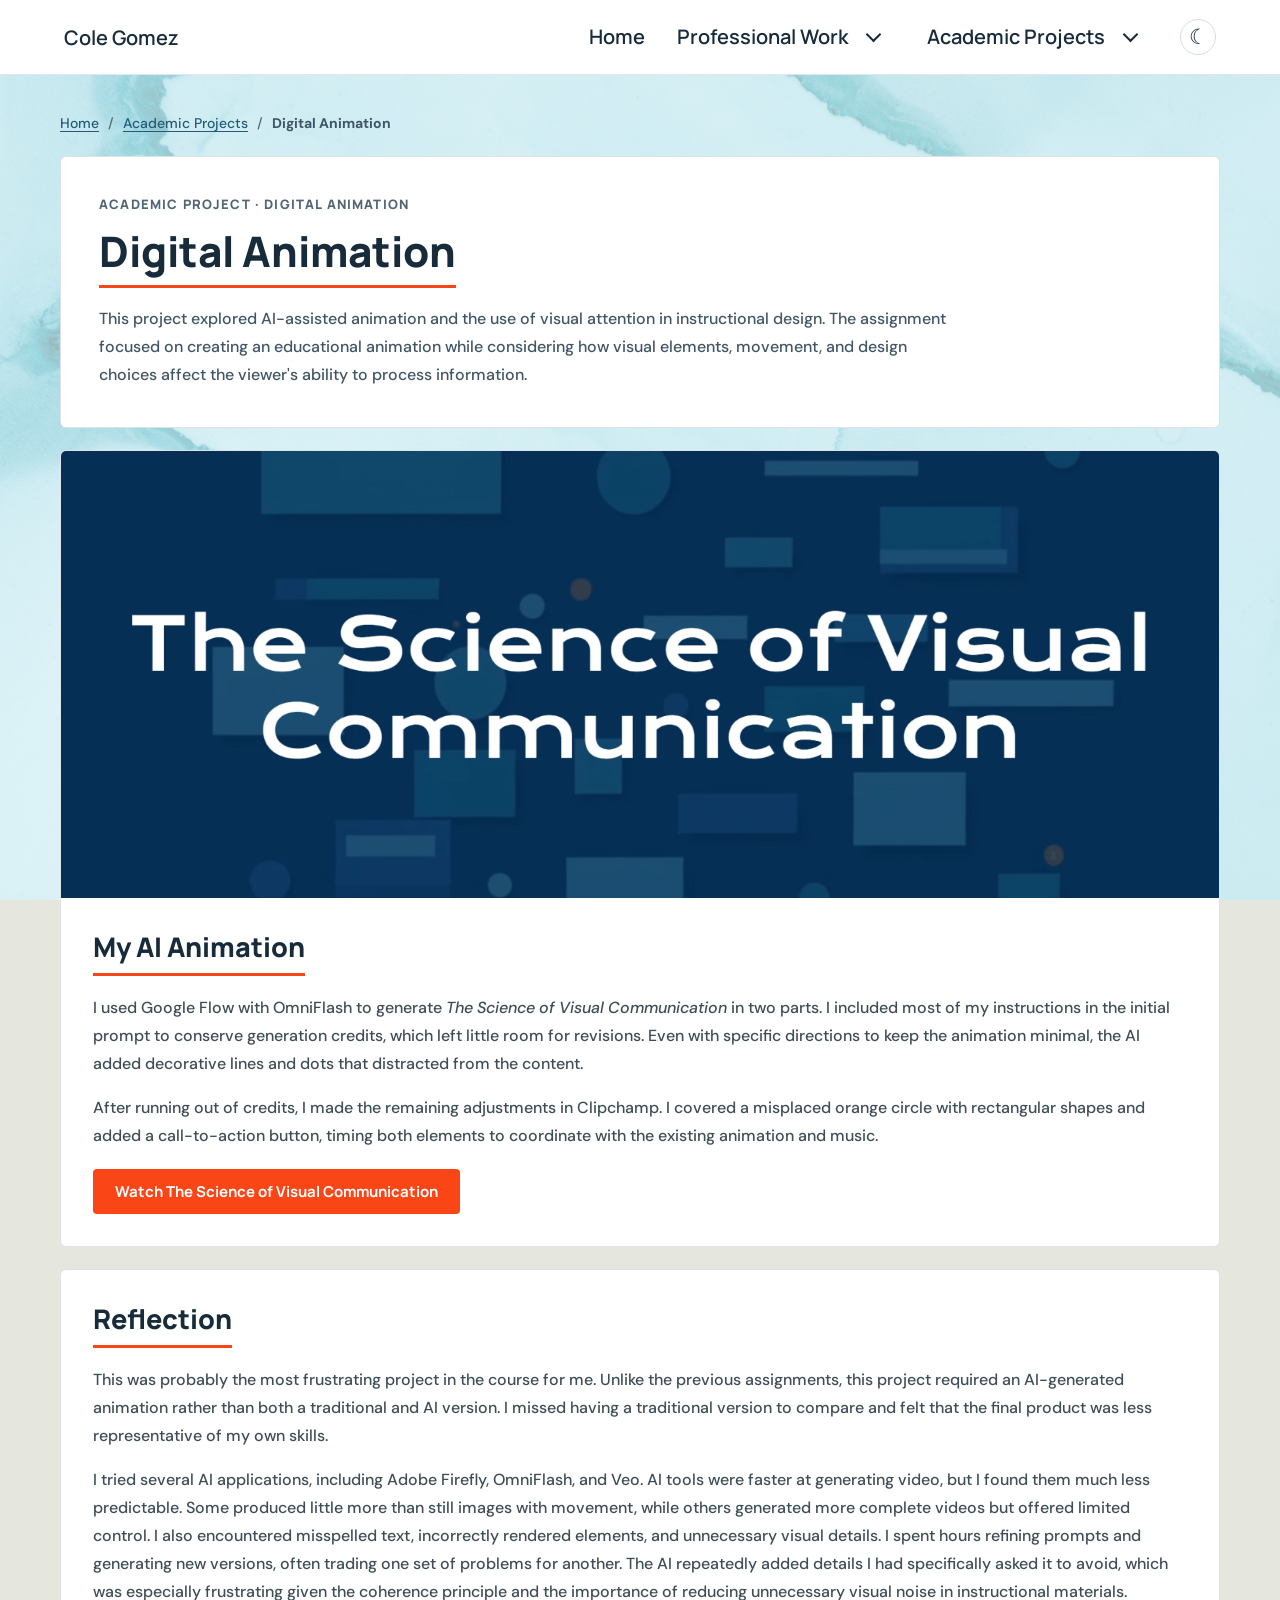
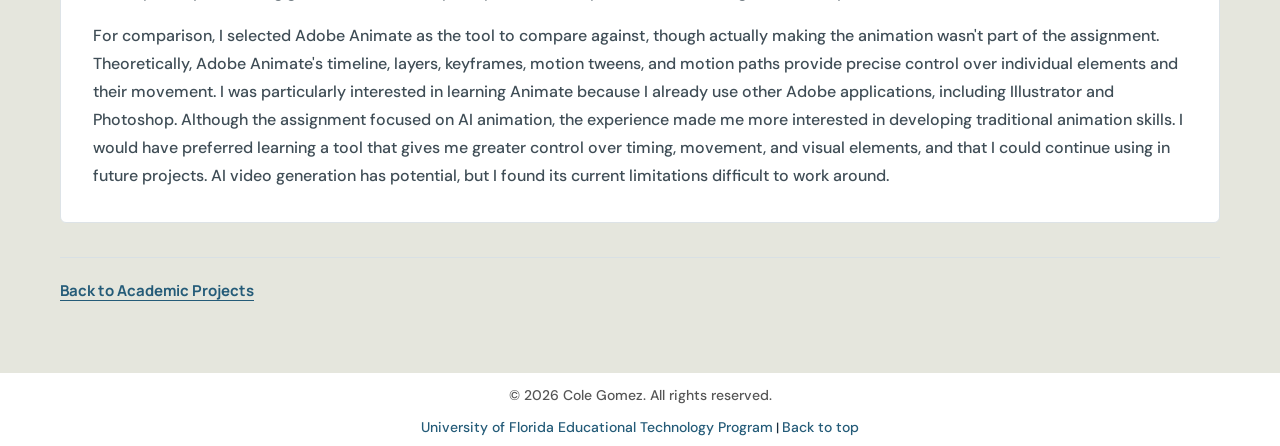
==== commit bf97124d: "Update animation project title and description" ====
--- a/projects/digital-animation.html
+++ b/projects/digital-animation.html
@@ -94,9 +94,9 @@
                     </figure>
                     <div class="image-block-copy">
                         <h2 class="has-title-underline">My AI Animation</h2>
-                        <p>I used Google Flow with OmniFlash to generate <em>The Science of Visual Attention</em> in two parts. I included most of my instructions in the initial prompt to conserve generation credits, which left little room for revisions. Even with specific directions to keep the animation minimal, the AI added decorative lines and dots that distracted from the content.</p>
+                        <p>I used Google Flow with OmniFlash to generate <em>The Science of Visual Communication</em> in two parts. I included most of my instructions in the initial prompt to conserve generation credits, which left little room for revisions. Even with specific directions to keep the animation minimal, the AI added decorative lines and dots that distracted from the content.</p>
                         <p>After running out of credits, I made the remaining adjustments in Clipchamp. I covered a misplaced orange circle with rectangular shapes and added a call-to-action button, timing both elements to coordinate with the existing animation and music.</p>
-                        <a class="content-button" href="https://youtu.be/x7XEpPc7ybM" target="_blank" rel="noopener noreferrer">Watch The Science of Visual Attention</a>
+                        <a class="content-button" href="https://youtu.be/x7XEpPc7ybM" target="_blank" rel="noopener noreferrer">Watch The Science of Visual Communication</a>
                    </div>
                 </section>
 
